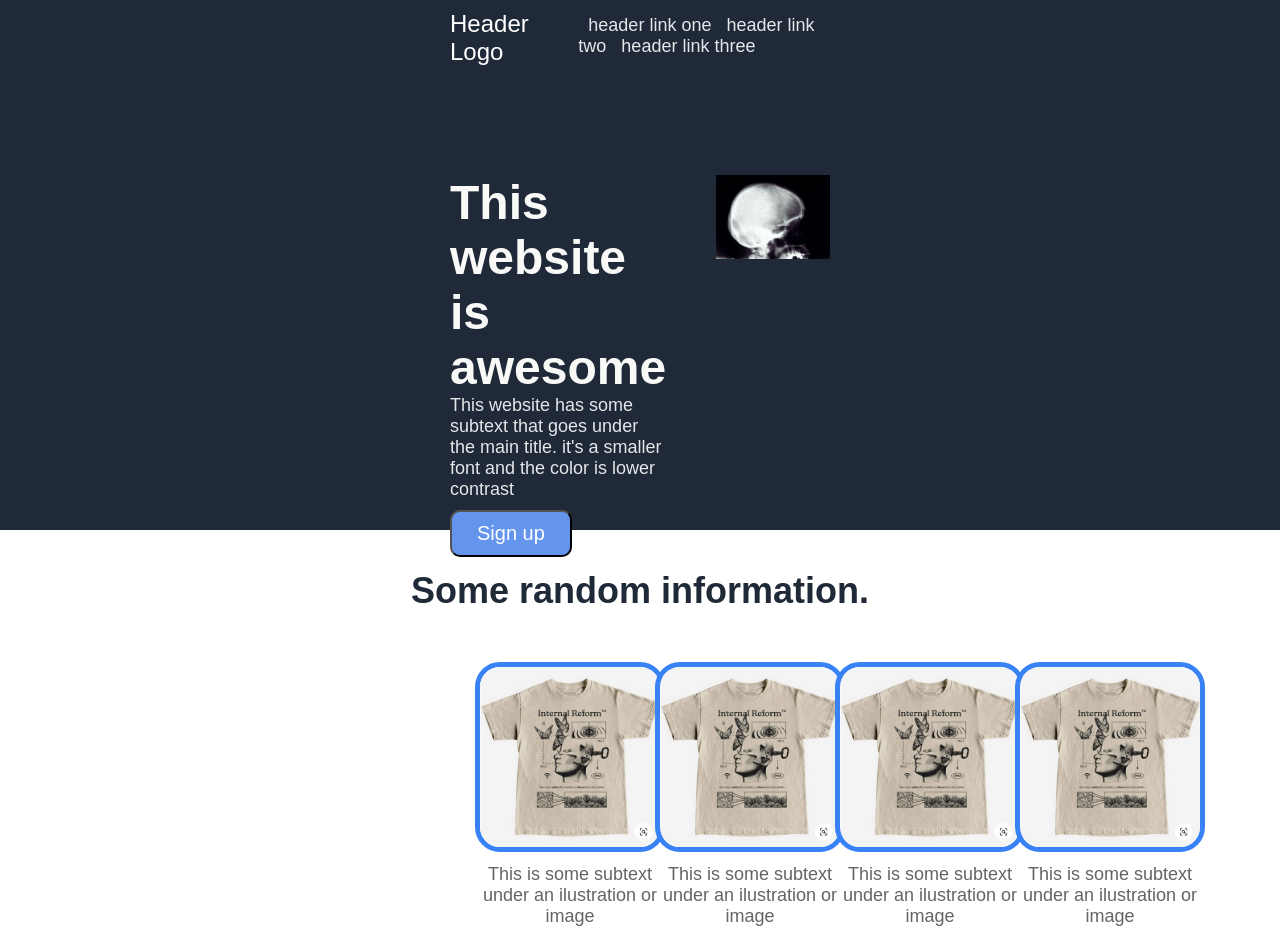
==== index.html @ c772b2e7 "changed name of the html document" ====
<!DOCTYPE html>
<html lang="en">
  <head>
    <meta charset="UTF-8" />
    <meta http-equiv="X-UA-Compatible" content="IE=edge" />
    <meta name="viewport" content="width=device-width, initial-scale=1.0" />
    <title>Landing Page</title>
    <link href="styles.css" rel="stylesheet" />
  </head>
  <body>
    <div class="header">
      <div class="firstpart">
        <div class="logo">Header Logo</div>
        <div class="links">
          <ul>
            <li>header link one</li>
            <li>header link two</li>
            <li>header link three</li>
          </ul>
        </div>
      </div>
      <div class="secondpart">
        <div class="left">
          <div class="title">This website is awesome</div>
          <div class="text">
            This website has some subtext that goes under the main title. it's a
            smaller font and the color is lower contrast
          </div>
          <div class="button">
            <button class="signup">Sign up</button>
          </div>
        </div>
        <div class="right">
          <img src="brain.jpg" alt="some image" />
        </div>
      </div>
    </div>
    <div class="info">
      <div class="random">Some random information.</div>
      <div class="bigcontainer">
        <div class="container">
          <div class="shirt">
            <img src="tshirt.png" alt="some t-shirt" />
          </div>
          <div class="subtext">
            This is some subtext under an ilustration or image
          </div>
        </div>
        <div class="container">
          <div class="shirt">
            <img src="tshirt.png" alt="some t-shirt" />
          </div>
          <div class="subtext">
            This is some subtext under an ilustration or image
          </div>
        </div>
        <div class="container">
          <div class="shirt">
            <img src="tshirt.png" alt="some t-shirt" />
          </div>
          <div class="subtext">
            This is some subtext under an ilustration or image
          </div>
        </div>
        <div class="container">
          <div class="shirt">
            <img src="tshirt.png" alt="some t-shirt" />
          </div>
          <div class="subtext">
            This is some subtext under an ilustration or image
          </div>
        </div>
      </div>
    </div>
  </body>
</html>
---- styles.css ----
*{
    font-family: 'Franklin Gothic Medium', 'Arial Narrow', Arial, sans-serif;
}

html, body {
    margin: 0;
    height: 100%;
}

.header {
    background-color: #1F2937;
    color: white;
    height: 530px;

}

.title {
    font-size: 48px;
    font-weight: bolder;
    color: #F9FAF8;
    padding-right: 50px;
}

.links, .text {
    font-size: 18px;
    color: #E5E7EB;
}

.text{
    padding-right: 50px;
}

.logo {
    font-size: 24px;
}

.firstpart {
    display: flex;
    padding-top: 10px;
    justify-content: space-between;
    padding-bottom: 100px;
    padding-left: 450px;
    padding-right: 450px;
}

ul {
    list-style: none;
    margin-top: 5px;
}

.links li {
    display: inline;
    padding-left: 10px;
}

.secondpart {
    display: flex;
    justify-content: space-between;
}

.left {
    padding-left: 450px;
}

.signup {
    padding: 10px;
    border-radius: 10px;
    background-color: cornflowerblue;
    padding-right: 25px;
    padding-left: 25px;
    color: white;
    font-size: 20px;
}

.button {
    padding-top: 10px;
}

.right {
    padding-right: 450px; /*contenedor de la imagen*/
}
img, .right{  
    width: 100%;  /*imagen en si*/
    height: 100%;
    max-height: 250px;
    max-width: 500px;  
}  

.random {
    display: flex;
    font-size: 36px;
    font-weight: bolder;
    color: #1F2937;
    justify-content: center;
    padding: 40px;
}

.bigcontainer {
    display: flex;
    align-items: center;
    justify-content: space-around;
    padding: 10px;
    padding-left: 480px;
    padding-right: 480px;  
}

.shirt img{
    border: 5px;
    border-style: solid;
    border-color: #3882F6;
    border-radius: 25px;
    height: 180px;
    width: 180px;
}

.container {
    width: 180px;
    display: flex;
    flex-direction: column;
    justify-content: center;
    align-items: center;
}

.subtext {
    text-align: center; /*VERY IMPORTANT BRO*/
    padding-top: 8px;
    font-size: 18px;
    color: rgb(100, 100, 100);
    font-weight: lighter;
}
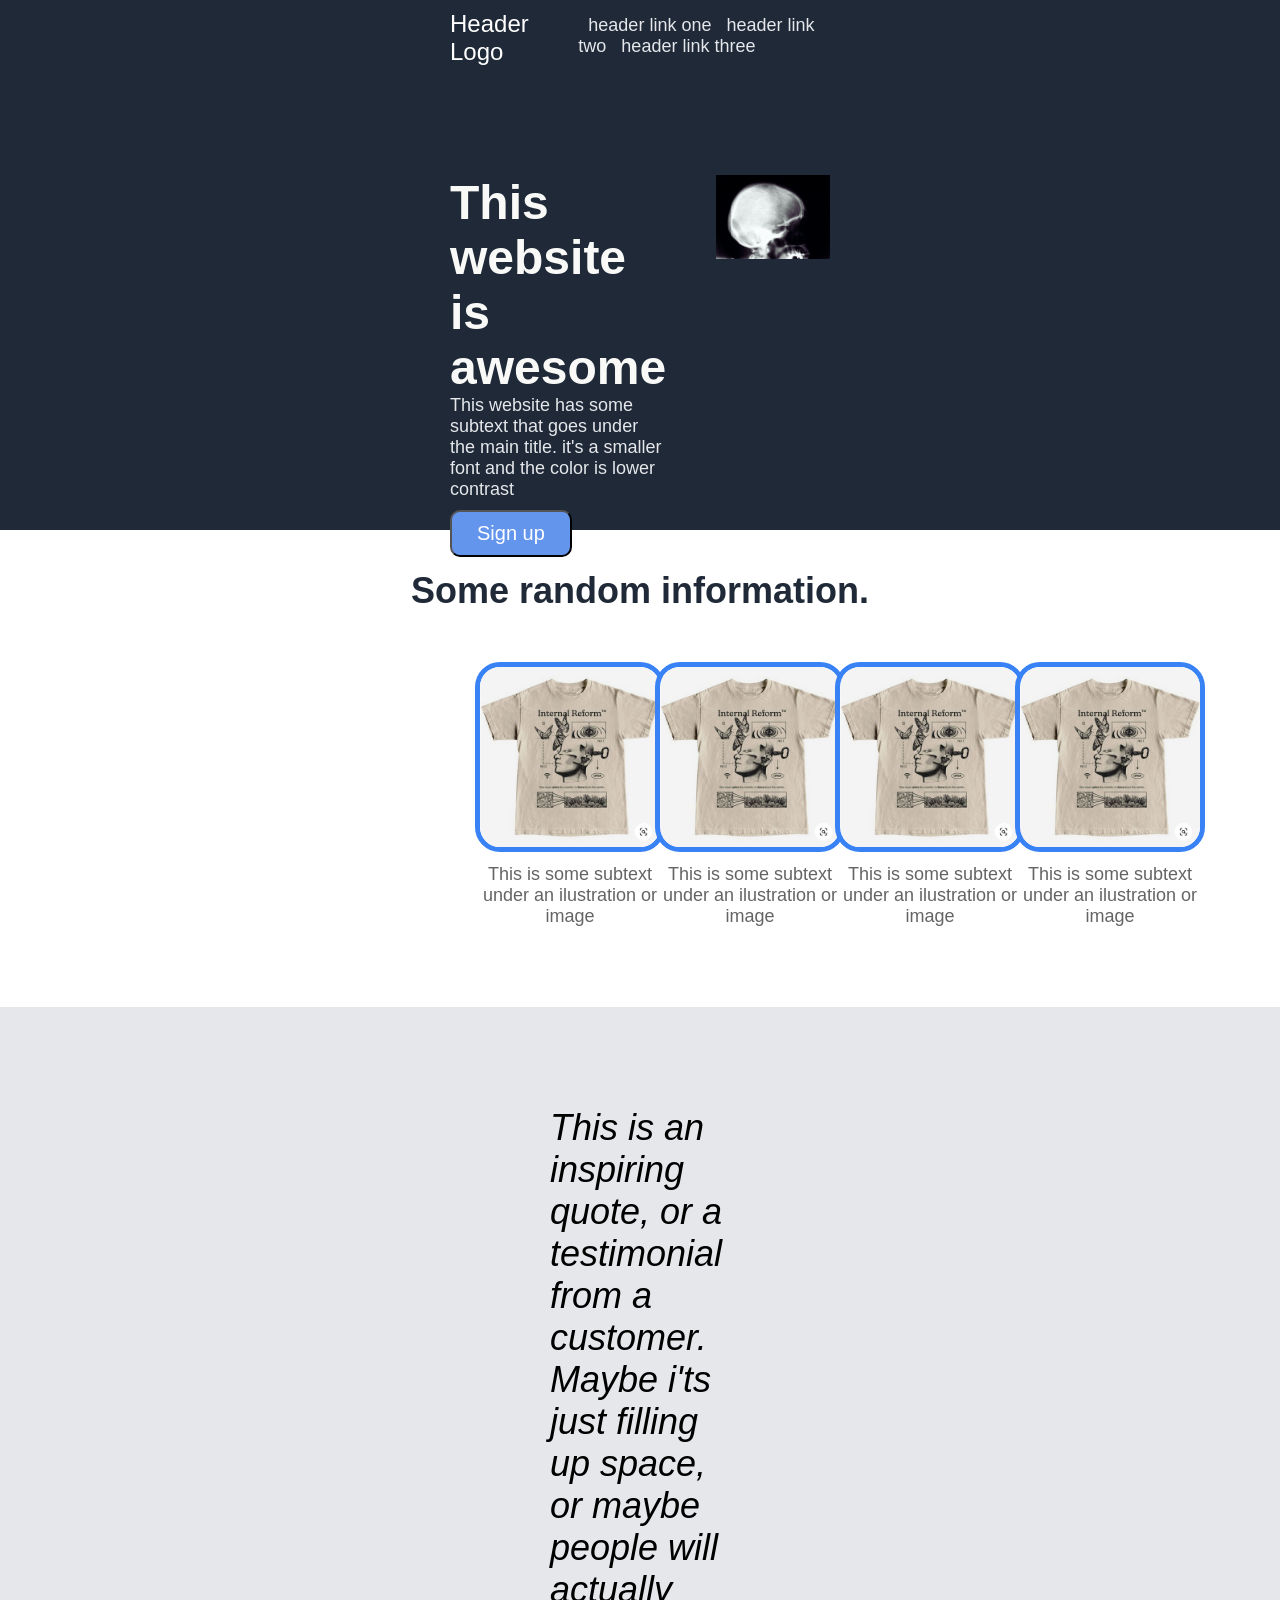
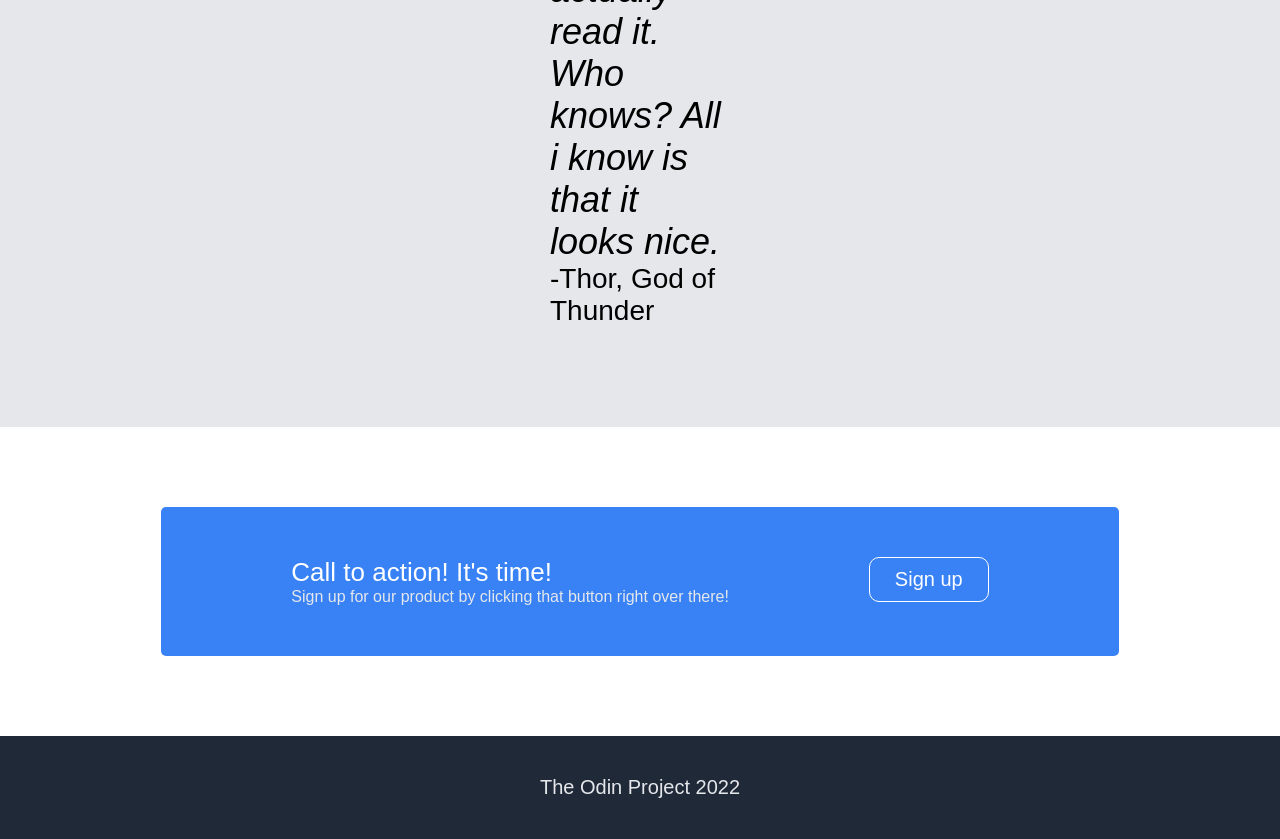
==== commit 2b3341d2: "Finished the layout of the page" ====
--- a/index.html
+++ b/index.html
@@ -72,5 +72,27 @@
         </div>
       </div>
     </div>
+    <div class="quote">
+      <div class="words">
+        This is an inspiring quote, or a testimonial from a customer. Maybe i'ts
+        just filling up space, or maybe people will actually read it. Who knows?
+        All i know is that it looks nice.
+      </div>
+      <div class="author">-Thor, God of Thunder</div>
+    </div>
+    <div class="final">
+      <div class="blue">
+        <div class="textcontent">
+          <div class="action">Call to action! It's time!</div>
+          <div class="product">
+            Sign up for our product by clicking that button right over there!
+          </div>
+        </div>
+        <div class="signup2">
+          <button id="unique">Sign up</button>
+        </div>
+      </div>
+    </div>
+    <div class="bottom">The Odin Project 2022</div>
   </body>
 </html>
--- a/styles.css
+++ b/styles.css
@@ -102,6 +102,7 @@
     padding: 10px;
     padding-left: 480px;
     padding-right: 480px;  
+    padding-bottom: 80px;
 }
 
 .shirt img{
@@ -129,3 +130,67 @@
     font-weight: lighter;
 }
 
+.quote {
+    background-color: #E5E7EB;
+    display: flex;
+    flex-direction: column;
+    padding: 100px;
+    padding-right: 550px;
+    padding-left: 550px;
+}
+
+.words {
+    font-size: 36px;
+    font-style: italic;
+    font-weight: lighter;
+    justify-content: left;
+}
+
+.author {
+    font-size: 28px;
+    display: flex;
+    justify-content: right;
+}
+
+.final {
+    display: flex;
+    justify-content: center;
+    padding: 80px;
+}
+
+.blue {
+    display: flex;
+    justify-content: space-between;
+    background-color: #3882F6;
+    color: #E5E7EB;
+    padding: 50px;
+    width: fit-content;
+    column-gap: 140px;
+    padding-right: 130px;
+    padding-left: 130px;
+    border-radius: 5px;
+}
+
+.action {
+    font-size: 26px;
+    color: white;
+}
+
+#unique {
+    background-color: #3882F6;
+    border: 1px solid white;
+    padding: 10px;
+    border-radius: 10px;
+    padding-right: 25px;
+    padding-left: 25px;
+    color: white;
+    font-size: 20px;
+}
+
+.bottom {
+    background-color: #1F2937;
+    color: #E5E7EB;
+    text-align: center; 
+    padding: 40px;   
+    font-size: 20px;
+}
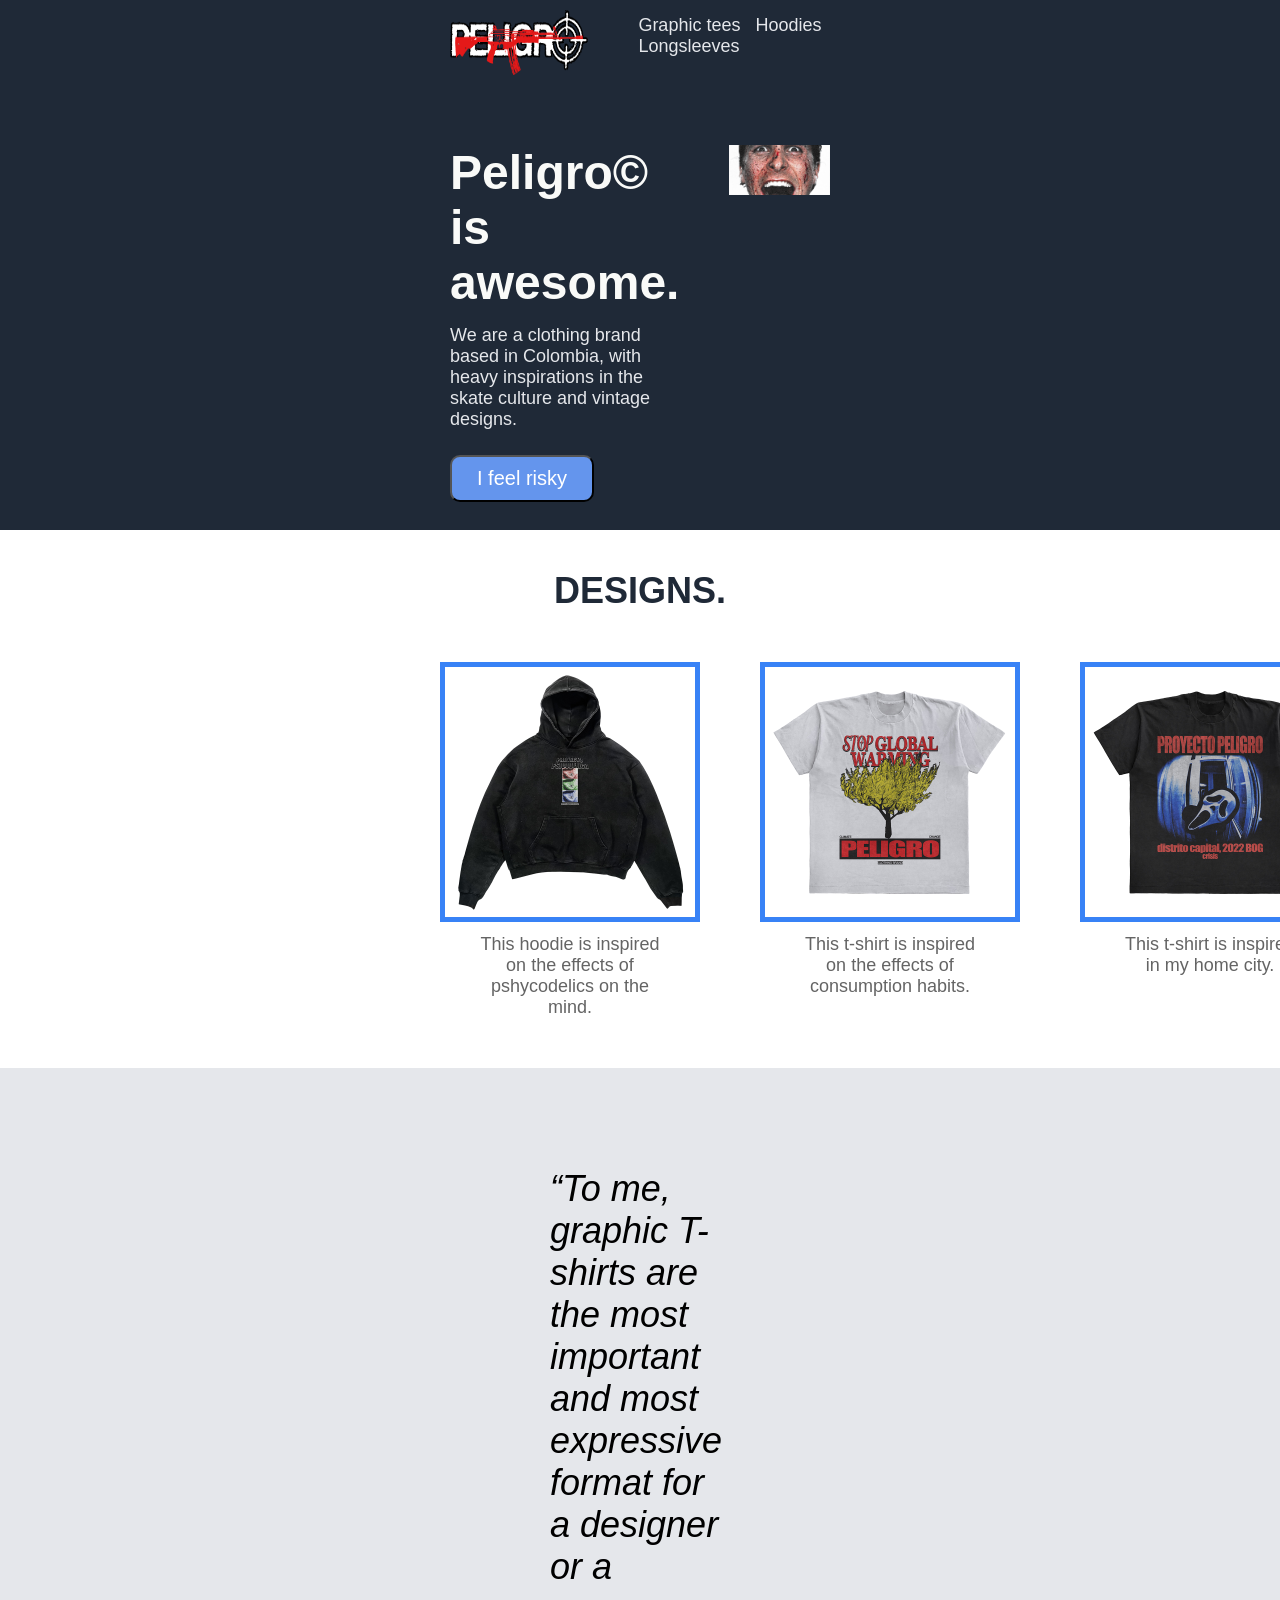
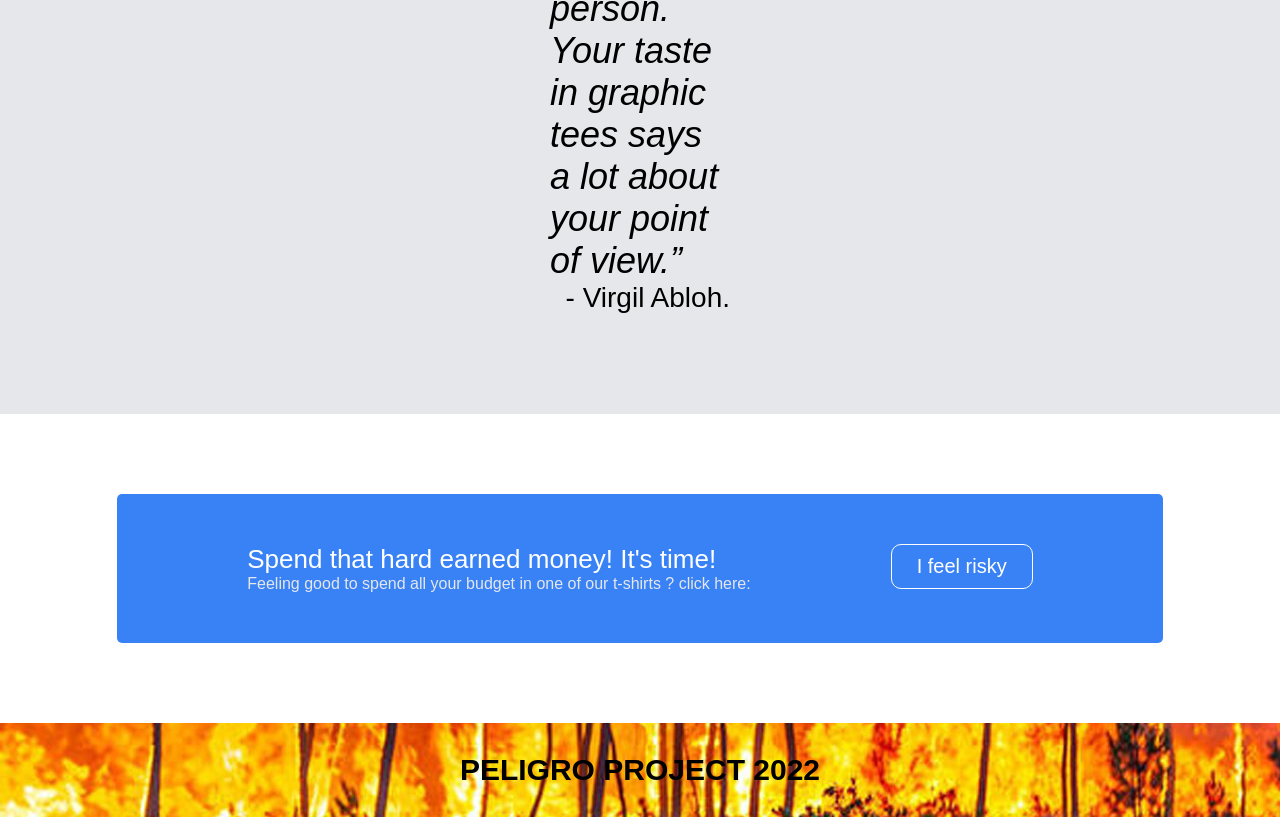
==== commit 4595a0cc: "Added elements to the layout. Finished Peligroproj" ====
--- a/index.html
+++ b/index.html
@@ -10,89 +10,101 @@
   <body>
     <div class="header">
       <div class="firstpart">
-        <div class="logo">Header Logo</div>
+        <div class="logo">
+          <img src="logo.png">
+        </div>
         <div class="links">
           <ul>
-            <li>header link one</li>
-            <li>header link two</li>
-            <li>header link three</li>
+            <li>Graphic tees</li>
+            <li>Hoodies</li>
+            <li>Longsleeves</li>
           </ul>
         </div>
       </div>
       <div class="secondpart">
         <div class="left">
-          <div class="title">This website is awesome</div>
+          <div class="title">Peligro&#169 is awesome.</div>
           <div class="text">
-            This website has some subtext that goes under the main title. it's a
-            smaller font and the color is lower contrast
+            We are a clothing brand based in Colombia, with heavy inspirations in the skate culture and vintage designs.
           </div>
           <div class="button">
-            <button class="signup">Sign up</button>
+            <button class="signup">I feel risky</button>
           </div>
         </div>
         <div class="right">
-          <img src="brain.jpg" alt="some image" />
+          <img src="psycho.jpg" alt="some guy from a famous movie" />
         </div>
       </div>
     </div>
     <div class="info">
-      <div class="random">Some random information.</div>
+      <div class="random">DESIGNS.</div>
       <div class="bigcontainer">
         <div class="container">
           <div class="shirt">
-            <img src="tshirt.png" alt="some t-shirt" />
+            <img
+              src="Second.Tee.jpg"
+              alt="a hoodie with three images of a tongue with LSD acid,
+          titled proyecto psicodelico"
+            />
           </div>
           <div class="subtext">
-            This is some subtext under an ilustration or image
+            This hoodie is inspired on the effects of pshycodelics on the mind.
           </div>
         </div>
         <div class="container">
           <div class="shirt">
-            <img src="tshirt.png" alt="some t-shirt" />
+            <img
+              src="First.Tee.jpg"
+              alt="t-shirt with an illustration of a tree on fire"
+            />
           </div>
           <div class="subtext">
-            This is some subtext under an ilustration or image
+            This t-shirt is inspired on the effects of consumption habits.
           </div>
         </div>
         <div class="container">
           <div class="shirt">
-            <img src="tshirt.png" alt="some t-shirt" />
+            <img
+              src="Third.Tee.jpg"
+              alt="t-shirt with a scream illustration, and the branding of peligro"
+            />
           </div>
-          <div class="subtext">
-            This is some subtext under an ilustration or image
-          </div>
+          <div class="subtext">This t-shirt is inspired in my home city.</div>
         </div>
         <div class="container">
           <div class="shirt">
-            <img src="tshirt.png" alt="some t-shirt" />
+            <img
+              src="Fourth.Tee.jpg"
+              alt="Long sleeve tee with a Kanye illustration"
+            />
           </div>
-          <div class="subtext">
-            This is some subtext under an ilustration or image
-          </div>
+          <div class="subtext">This longsleeve is inspired in Kanye.</div>
         </div>
       </div>
     </div>
     <div class="quote">
       <div class="words">
-        This is an inspiring quote, or a testimonial from a customer. Maybe i'ts
-        just filling up space, or maybe people will actually read it. Who knows?
-        All i know is that it looks nice.
+        “To me, graphic T-shirts are the most important and most expressive format for a designer or a person. Your taste in graphic tees says a lot about your point of view.”  
       </div>
-      <div class="author">-Thor, God of Thunder</div>
+      <div class="author">- Virgil Abloh.</div>
     </div>
     <div class="final">
       <div class="blue">
         <div class="textcontent">
-          <div class="action">Call to action! It's time!</div>
+          <div class="action">Spend that hard earned money! It's time!</div>
           <div class="product">
-            Sign up for our product by clicking that button right over there!
+            Feeling good to spend all your budget in one of our t-shirts ? click here:
           </div>
         </div>
         <div class="signup2">
-          <button id="unique">Sign up</button>
+          <button id="unique">I feel risky</button>
         </div>
       </div>
     </div>
-    <div class="bottom">The Odin Project 2022</div>
+
+      
+    <div class="bottom" >PELIGRO PROJECT 2022
+    </div>
+
   </body>
 </html>
--- a/styles.css
+++ b/styles.css
@@ -1,196 +1,210 @@
-*{
-    font-family: 'Franklin Gothic Medium', 'Arial Narrow', Arial, sans-serif;
-}
-
-html, body {
-    margin: 0;
-    height: 100%;
+* {
+  font-family: "Franklin Gothic Medium", "Arial Narrow", Arial, sans-serif;
+}
+
+html,
+body {
+  margin: 0;
+  height: 100%;
 }
 
 .header {
-    background-color: #1F2937;
-    color: white;
-    height: 530px;
-
+  background-color: #1f2937;
+  color: white;
+  height: 530px;
 }
 
 .title {
-    font-size: 48px;
-    font-weight: bolder;
-    color: #F9FAF8;
-    padding-right: 50px;
-}
-
-.links, .text {
-    font-size: 18px;
-    color: #E5E7EB;
-}
-
-.text{
-    padding-right: 50px;
-}
-
-.logo {
-    font-size: 24px;
+  font-size: 48px;
+  font-weight: bolder;
+  color: #f9faf8;
+  padding-right: 50px;
+}
+
+.links,
+.text {
+  font-size: 18px;
+  color: #e5e7eb;
+}
+
+.text {
+  padding-right: 50px;
+}
+
+.logo img {
+  max-width: 200px;
 }
 
 .firstpart {
-    display: flex;
-    padding-top: 10px;
-    justify-content: space-between;
-    padding-bottom: 100px;
-    padding-left: 450px;
-    padding-right: 450px;
+  display: flex;
+  padding-top: 10px;
+  justify-content: space-between;
+  padding-bottom: 70px;
+  padding-left: 450px;
+  padding-right: 450px;
 }
 
 ul {
-    list-style: none;
-    margin-top: 5px;
+  list-style: none;
+  margin-top: 5px;
 }
 
 .links li {
-    display: inline;
-    padding-left: 10px;
+  display: inline;
+  padding-left: 10px;
 }
 
 .secondpart {
-    display: flex;
-    justify-content: space-between;
+  display: flex;
+  justify-content: space-between;
 }
 
 .left {
-    padding-left: 450px;
+  padding-left: 450px;
+  display: flex;
+  flex-direction: column;
+  row-gap: 15px;
 }
 
 .signup {
-    padding: 10px;
-    border-radius: 10px;
-    background-color: cornflowerblue;
-    padding-right: 25px;
-    padding-left: 25px;
-    color: white;
-    font-size: 20px;
+  padding: 10px;
+  border-radius: 10px;
+  background-color: cornflowerblue;
+  padding-right: 25px;
+  padding-left: 25px;
+  color: white;
+  font-size: 20px;
 }
 
 .button {
-    padding-top: 10px;
+  padding-top: 10px;
 }
 
 .right {
-    padding-right: 450px; /*contenedor de la imagen*/
-}
-img, .right{  
-    width: 100%;  /*imagen en si*/
-    height: 100%;
-    max-height: 250px;
-    max-width: 500px;  
-}  
+  padding-right: 450px; /*contenedor de la imagen*/
+}
+img,
+.right {
+  width: 100%; /*imagen en si*/
+  height: 100%;
+  max-height: 250px;
+  max-width: 500px;
+}
 
 .random {
-    display: flex;
-    font-size: 36px;
-    font-weight: bolder;
-    color: #1F2937;
-    justify-content: center;
-    padding: 40px;
+  display: flex;
+  font-size: 36px;
+  font-weight: bolder;
+  color: #1f2937;
+  justify-content: center;
+  padding: 40px;
 }
 
 .bigcontainer {
-    display: flex;
-    align-items: center;
-    justify-content: space-around;
-    padding: 10px;
-    padding-left: 480px;
-    padding-right: 480px;  
-    padding-bottom: 80px;
-}
-
-.shirt img{
-    border: 5px;
-    border-style: solid;
-    border-color: #3882F6;
-    border-radius: 25px;
-    height: 180px;
-    width: 180px;
+  display: flex;
+  align-items: flex-start;
+  justify-content: space-around;
+  padding: 10px;
+  padding-left: 480px;
+  padding-right: 480px;
+  padding-bottom: 50px;
+  column-gap: 140px;
+}
+
+.shirt img {
+  border: 5px;
+  border-style: solid;
+  border-color: #3882f6;
+  border-radius: 0px;
+  height: 250px;
+  width: auto;
+  transition: transform 0.2s;
+  object-fit: cover;
+}
+
+.shirt:hover {
+  transform: scale(2.5);
 }
 
 .container {
-    width: 180px;
-    display: flex;
-    flex-direction: column;
-    justify-content: center;
-    align-items: center;
+  width: 180px;
+  display: flex;
+  flex-direction: column;
+  justify-content: center;
+  align-items: center;
 }
 
 .subtext {
-    text-align: center; /*VERY IMPORTANT BRO*/
-    padding-top: 8px;
-    font-size: 18px;
-    color: rgb(100, 100, 100);
-    font-weight: lighter;
+  text-align: center; /*VERY IMPORTANT BRO*/
+  padding-top: 8px;
+  font-size: 18px;
+  color: rgb(100, 100, 100);
+  font-weight: lighter;
 }
 
 .quote {
-    background-color: #E5E7EB;
-    display: flex;
-    flex-direction: column;
-    padding: 100px;
-    padding-right: 550px;
-    padding-left: 550px;
+  background-color: #e5e7eb;
+  display: flex;
+  flex-direction: column;
+  padding: 100px;
+  padding-right: 550px;
+  padding-left: 550px;
 }
 
 .words {
-    font-size: 36px;
-    font-style: italic;
-    font-weight: lighter;
-    justify-content: left;
+  font-size: 36px;
+  font-style: italic;
+  font-weight: lighter;
+  justify-content: left;
 }
 
 .author {
-    font-size: 28px;
-    display: flex;
-    justify-content: right;
+  font-size: 28px;
+  display: flex;
+  justify-content: right;
 }
 
 .final {
-    display: flex;
-    justify-content: center;
-    padding: 80px;
+  display: flex;
+  justify-content: center;
+  padding: 80px;
 }
 
 .blue {
-    display: flex;
-    justify-content: space-between;
-    background-color: #3882F6;
-    color: #E5E7EB;
-    padding: 50px;
-    width: fit-content;
-    column-gap: 140px;
-    padding-right: 130px;
-    padding-left: 130px;
-    border-radius: 5px;
+  display: flex;
+  justify-content: space-between;
+  background-color: #3882f6;
+  color: #e5e7eb;
+  padding: 50px;
+  width: fit-content;
+  column-gap: 140px;
+  padding-right: 130px;
+  padding-left: 130px;
+  border-radius: 5px;
 }
 
 .action {
-    font-size: 26px;
-    color: white;
+  font-size: 26px;
+  color: white;
 }
 
 #unique {
-    background-color: #3882F6;
-    border: 1px solid white;
-    padding: 10px;
-    border-radius: 10px;
-    padding-right: 25px;
-    padding-left: 25px;
-    color: white;
-    font-size: 20px;
+  background-color: #3882f6;
+  border: 1px solid white;
+  padding: 10px;
+  border-radius: 10px;
+  padding-right: 25px;
+  padding-left: 25px;
+  color: white;
+  font-size: 20px;
 }
 
 .bottom {
-    background-color: #1F2937;
-    color: #E5E7EB;
-    text-align: center; 
-    padding: 40px;   
-    font-size: 20px;
-}+  background-color: #1f2937;
+  color: black;
+  text-align: center;
+  padding: 30px;
+  font-size: 30px;
+  font-weight: 900;
+  background-image: url(./bottom.jpg);
+}
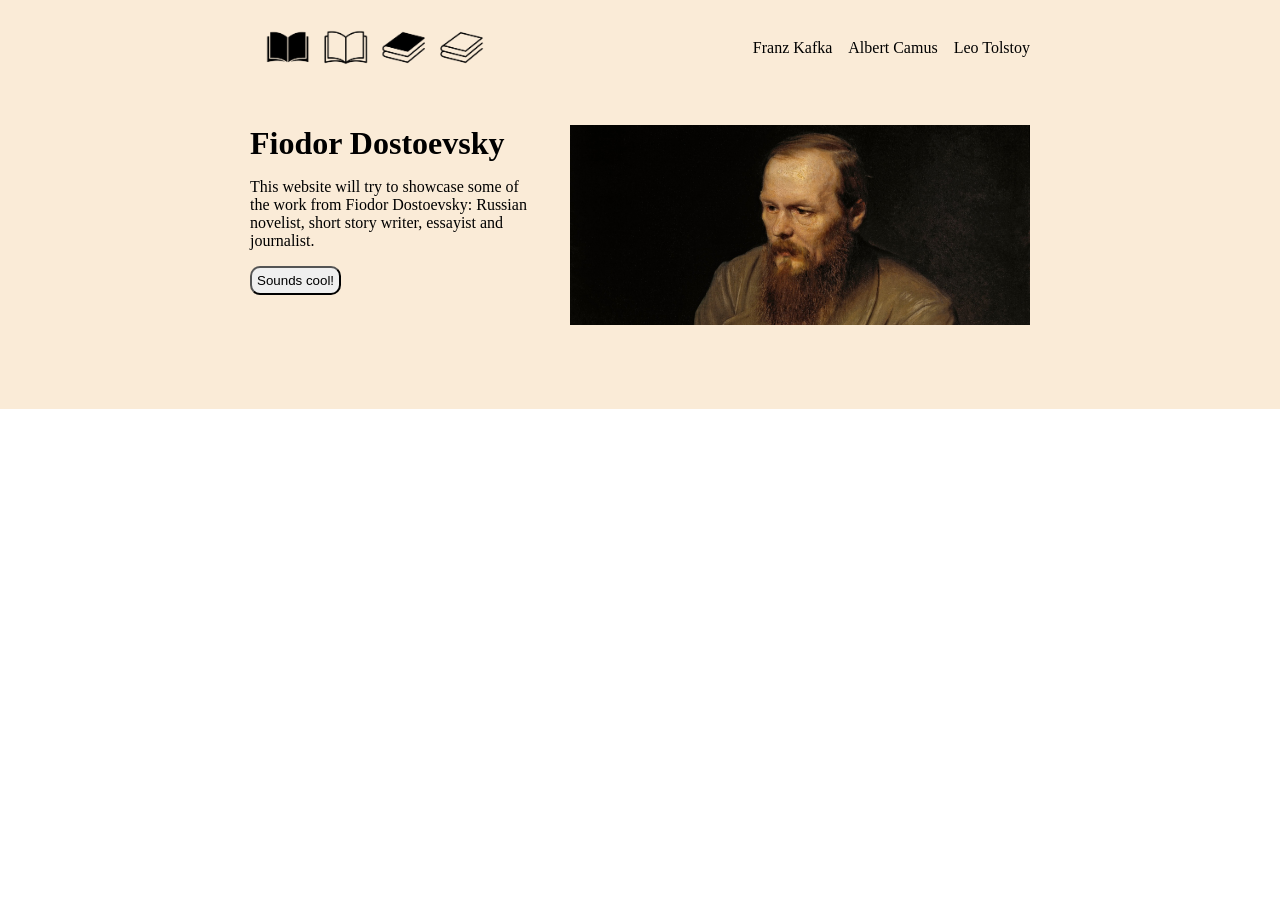
==== commit f4cb6adb: "Setup header with logo, links and background" ====
--- a/index.html
+++ b/index.html
@@ -2,109 +2,42 @@
 <html lang="en">
   <head>
     <meta charset="UTF-8" />
-    <meta http-equiv="X-UA-Compatible" content="IE=edge" />
     <meta name="viewport" content="width=device-width, initial-scale=1.0" />
-    <title>Landing Page</title>
-    <link href="styles.css" rel="stylesheet" />
+    <title>Dostoevsky</title>
+    <link rel="stylesheet" href="styles.css" />
   </head>
   <body>
     <div class="header">
-      <div class="firstpart">
-        <div class="logo">
-          <img src="logo.png">
+      <div class="upper">
+        <img
+          class="logo"
+          src="./images/logo-header.png"
+          alt="vector of books"
+        />
+        <ul class="links">
+          <li>Franz Kafka</li>
+          <li>Albert Camus</li>
+          <li>Leo Tolstoy</li>
+        </ul>
+      </div>
+      <div class="content-header">
+        <div class="left-side">
+          <h1>Fiodor Dostoevsky</h1>
+          <p>
+            This website will try to showcase some of the work from Fiodor
+            Dostoevsky: Russian novelist, short story writer, essayist and
+            journalist.
+          </p>
+          <button>Sounds cool!</button>
         </div>
-        <div class="links">
-          <ul>
-            <li>Graphic tees</li>
-            <li>Hoodies</li>
-            <li>Longsleeves</li>
-          </ul>
-        </div>
-      </div>
-      <div class="secondpart">
-        <div class="left">
-          <div class="title">Peligro&#169 is awesome.</div>
-          <div class="text">
-            We are a clothing brand based in Colombia, with heavy inspirations in the skate culture and vintage designs.
-          </div>
-          <div class="button">
-            <button class="signup">I feel risky</button>
-          </div>
-        </div>
-        <div class="right">
-          <img src="psycho.jpg" alt="some guy from a famous movie" />
+        <div class="holder-header">
+          <img
+            class="portrait"
+            src="./images/portrait-image.jpg"
+            alt="portrait of Dostoevsky"
+          />
         </div>
       </div>
     </div>
-    <div class="info">
-      <div class="random">DESIGNS.</div>
-      <div class="bigcontainer">
-        <div class="container">
-          <div class="shirt">
-            <img
-              src="Second.Tee.jpg"
-              alt="a hoodie with three images of a tongue with LSD acid,
-          titled proyecto psicodelico"
-            />
-          </div>
-          <div class="subtext">
-            This hoodie is inspired on the effects of pshycodelics on the mind.
-          </div>
-        </div>
-        <div class="container">
-          <div class="shirt">
-            <img
-              src="First.Tee.jpg"
-              alt="t-shirt with an illustration of a tree on fire"
-            />
-          </div>
-          <div class="subtext">
-            This t-shirt is inspired on the effects of consumption habits.
-          </div>
-        </div>
-        <div class="container">
-          <div class="shirt">
-            <img
-              src="Third.Tee.jpg"
-              alt="t-shirt with a scream illustration, and the branding of peligro"
-            />
-          </div>
-          <div class="subtext">This t-shirt is inspired in my home city.</div>
-        </div>
-        <div class="container">
-          <div class="shirt">
-            <img
-              src="Fourth.Tee.jpg"
-              alt="Long sleeve tee with a Kanye illustration"
-            />
-          </div>
-          <div class="subtext">This longsleeve is inspired in Kanye.</div>
-        </div>
-      </div>
-    </div>
-    <div class="quote">
-      <div class="words">
-        “To me, graphic T-shirts are the most important and most expressive format for a designer or a person. Your taste in graphic tees says a lot about your point of view.”  
-      </div>
-      <div class="author">- Virgil Abloh.</div>
-    </div>
-    <div class="final">
-      <div class="blue">
-        <div class="textcontent">
-          <div class="action">Spend that hard earned money! It's time!</div>
-          <div class="product">
-            Feeling good to spend all your budget in one of our t-shirts ? click here:
-          </div>
-        </div>
-        <div class="signup2">
-          <button id="unique">I feel risky</button>
-        </div>
-      </div>
-    </div>
-
-      
-    <div class="bottom" >PELIGRO PROJECT 2022
-    </div>
-
   </body>
 </html>
--- a/styles.css
+++ b/styles.css
@@ -1,210 +1,54 @@
-* {
-  font-family: "Franklin Gothic Medium", "Arial Narrow", Arial, sans-serif;
+*,
+*::before,
+*::after {
+  box-sizing: border-box;
 }
 
-html,
 body {
-  margin: 0;
-  height: 100%;
+  margin: 0px;
 }
 
 .header {
-  background-color: #1f2937;
-  color: white;
-  height: 530px;
+  display: flex;
+  flex-direction: column;
+  background-color: antiquewhite;
+  padding: 10px 250px 80px;
 }
 
-.title {
-  font-size: 48px;
-  font-weight: bolder;
-  color: #f9faf8;
-  padding-right: 50px;
-}
-
-.links,
-.text {
-  font-size: 18px;
-  color: #e5e7eb;
-}
-
-.text {
-  padding-right: 50px;
-}
-
-.logo img {
-  max-width: 200px;
-}
-
-.firstpart {
-  display: flex;
-  padding-top: 10px;
-  justify-content: space-between;
-  padding-bottom: 70px;
-  padding-left: 450px;
-  padding-right: 450px;
-}
-
-ul {
-  list-style: none;
-  margin-top: 5px;
-}
-
-.links li {
-  display: inline;
-  padding-left: 10px;
-}
-
-.secondpart {
+.upper {
   display: flex;
   justify-content: space-between;
 }
 
-.left {
-  padding-left: 450px;
-  display: flex;
-  flex-direction: column;
-  row-gap: 15px;
+.logo {
+  width: 250px;
 }
 
-.signup {
-  padding: 10px;
-  border-radius: 10px;
-  background-color: cornflowerblue;
-  padding-right: 25px;
-  padding-left: 25px;
-  color: white;
-  font-size: 20px;
+.links {
+  gap: 16px;
 }
 
-.button {
-  padding-top: 10px;
-}
-
-.right {
-  padding-right: 450px; /*contenedor de la imagen*/
-}
-img,
-.right {
-  width: 100%; /*imagen en si*/
-  height: 100%;
-  max-height: 250px;
-  max-width: 500px;
-}
-
-.random {
+ul {
+  list-style-type: none;
   display: flex;
-  font-size: 36px;
-  font-weight: bolder;
-  color: #1f2937;
-  justify-content: center;
-  padding: 40px;
-}
-
-.bigcontainer {
-  display: flex;
-  align-items: flex-start;
-  justify-content: space-around;
-  padding: 10px;
-  padding-left: 480px;
-  padding-right: 480px;
-  padding-bottom: 50px;
-  column-gap: 140px;
-}
-
-.shirt img {
-  border: 5px;
-  border-style: solid;
-  border-color: #3882f6;
-  border-radius: 0px;
-  height: 250px;
-  width: auto;
-  transition: transform 0.2s;
-  object-fit: cover;
-}
-
-.shirt:hover {
-  transform: scale(2.5);
-}
-
-.container {
-  width: 180px;
-  display: flex;
-  flex-direction: column;
-  justify-content: center;
   align-items: center;
 }
 
-.subtext {
-  text-align: center; /*VERY IMPORTANT BRO*/
-  padding-top: 8px;
-  font-size: 18px;
-  color: rgb(100, 100, 100);
-  font-weight: lighter;
+h1 {
+  margin: 0;
 }
 
-.quote {
-  background-color: #e5e7eb;
+.content-header {
   display: flex;
-  flex-direction: column;
-  padding: 100px;
-  padding-right: 550px;
-  padding-left: 550px;
+  margin-top: 40px;
+  gap: 40px;
 }
 
-.words {
-  font-size: 36px;
-  font-style: italic;
-  font-weight: lighter;
-  justify-content: left;
+.portrait {
+  height: 200px;
 }
 
-.author {
-  font-size: 28px;
-  display: flex;
-  justify-content: right;
+button {
+  padding: 5px;
+  border-radius: 10px;
 }
-
-.final {
-  display: flex;
-  justify-content: center;
-  padding: 80px;
-}
-
-.blue {
-  display: flex;
-  justify-content: space-between;
-  background-color: #3882f6;
-  color: #e5e7eb;
-  padding: 50px;
-  width: fit-content;
-  column-gap: 140px;
-  padding-right: 130px;
-  padding-left: 130px;
-  border-radius: 5px;
-}
-
-.action {
-  font-size: 26px;
-  color: white;
-}
-
-#unique {
-  background-color: #3882f6;
-  border: 1px solid white;
-  padding: 10px;
-  border-radius: 10px;
-  padding-right: 25px;
-  padding-left: 25px;
-  color: white;
-  font-size: 20px;
-}
-
-.bottom {
-  background-color: #1f2937;
-  color: black;
-  text-align: center;
-  padding: 30px;
-  font-size: 30px;
-  font-weight: 900;
-  background-image: url(./bottom.jpg);
-}
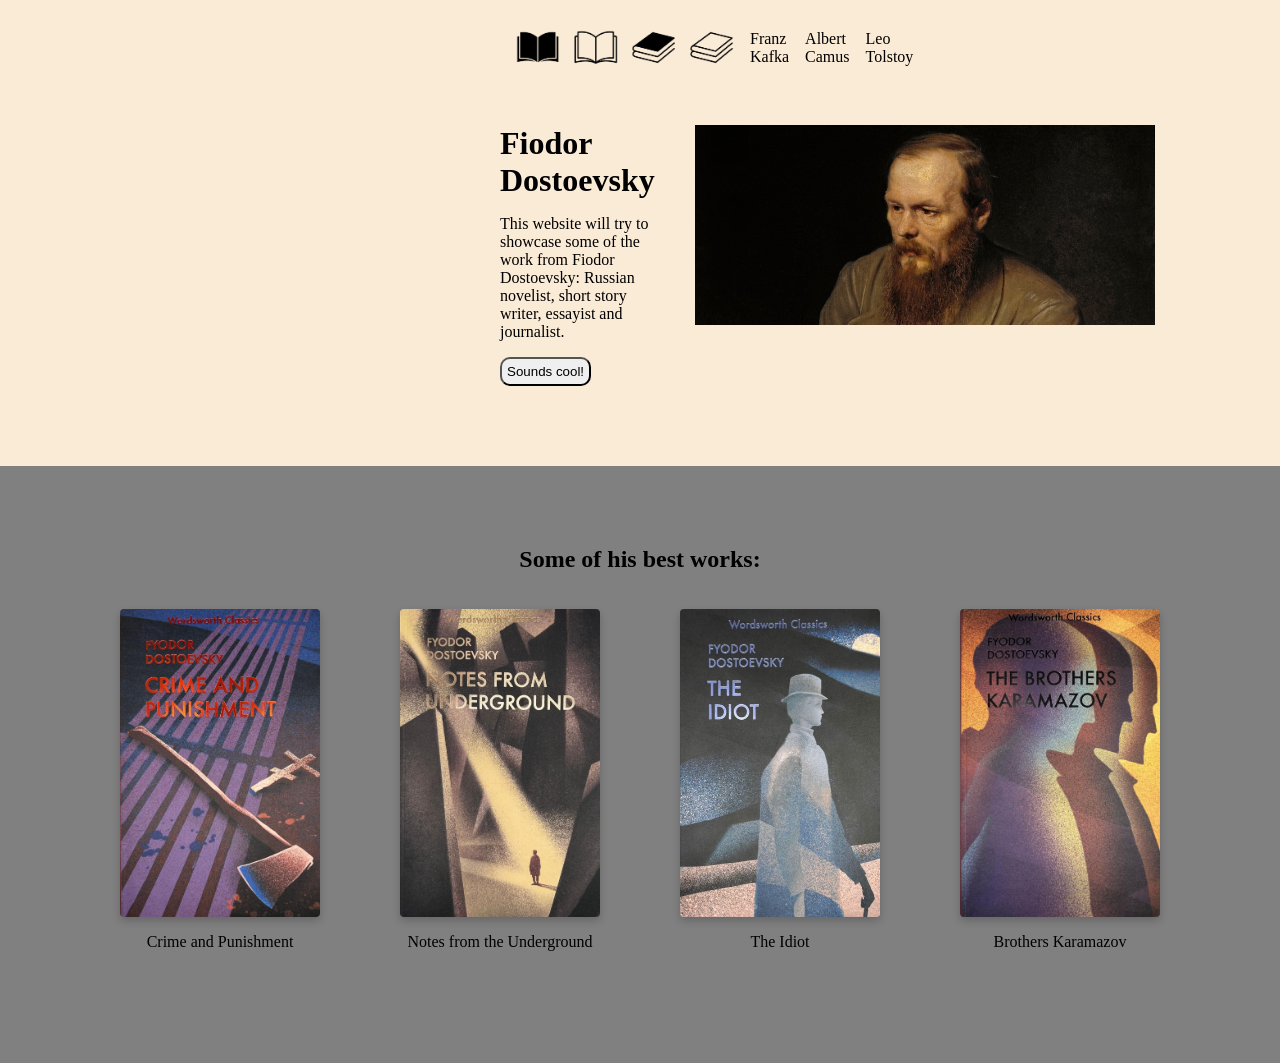
==== commit 9f814f4a: "Setup information section with famous works and covers" ====
--- a/index.html
+++ b/index.html
@@ -39,5 +39,43 @@
         </div>
       </div>
     </div>
+
+    <div class="information">
+      <h2>Some of his best works:</h2>
+      <ul class="works-list">
+        <li>
+          <img
+            class="cover"
+            src="./images/Crime and punishment.jpg"
+            alt="Crime and punishment cover"
+          />
+          <p>Crime and Punishment</p>
+        </li>
+        <li>
+          <img
+            class="cover"
+            src="./images/Notes from the underground.jpg"
+            alt="Notes from the underground cover"
+          />
+          <p>Notes from the Underground</p>
+        </li>
+        <li>
+          <img
+            class="cover"
+            src="./images/The idiot.jpg"
+            alt="The idiot cover"
+          />
+          <p>The Idiot</p>
+        </li>
+        <li>
+          <img
+            class="cover"
+            src="./images/The brothers karamazov.jpg"
+            alt="The brothers Karamazov cover"
+          />
+          <p>Brothers Karamazov</p>
+        </li>
+      </ul>
+    </div>
   </body>
 </html>
--- a/styles.css
+++ b/styles.css
@@ -12,7 +12,7 @@
   display: flex;
   flex-direction: column;
   background-color: antiquewhite;
-  padding: 10px 250px 80px;
+  padding: 10px 500px 80px;
 }
 
 .upper {
@@ -26,6 +26,7 @@
 
 .links {
   gap: 16px;
+  padding: 0;
 }
 
 ul {
@@ -34,12 +35,14 @@
   align-items: center;
 }
 
-h1 {
+h1,
+h2 {
   margin: 0;
 }
 
 .content-header {
   display: flex;
+  justify-content: space-between;
   margin-top: 40px;
   gap: 40px;
 }
@@ -52,3 +55,36 @@
   padding: 5px;
   border-radius: 10px;
 }
+
+.information {
+  display: flex;
+  flex-direction: column;
+  align-items: center;
+  padding: 80px;
+  background-color: grey;
+  gap: 20px;
+}
+
+.cover {
+  width: 200px;
+  box-shadow: 0 4px 8px rgba(0, 0, 0, 0.2);
+  border-radius: 4px;
+}
+
+.works-list li {
+  display: flex;
+  flex-direction: column;
+  align-items: center;
+  font-weight: 500;
+  width: 200px;
+  text-align: center;
+}
+
+.works-list {
+  display: flex;
+  gap: 80px;
+  justify-content: center;
+  list-style: none;
+  padding: 0;
+  align-items: flex-start;
+}
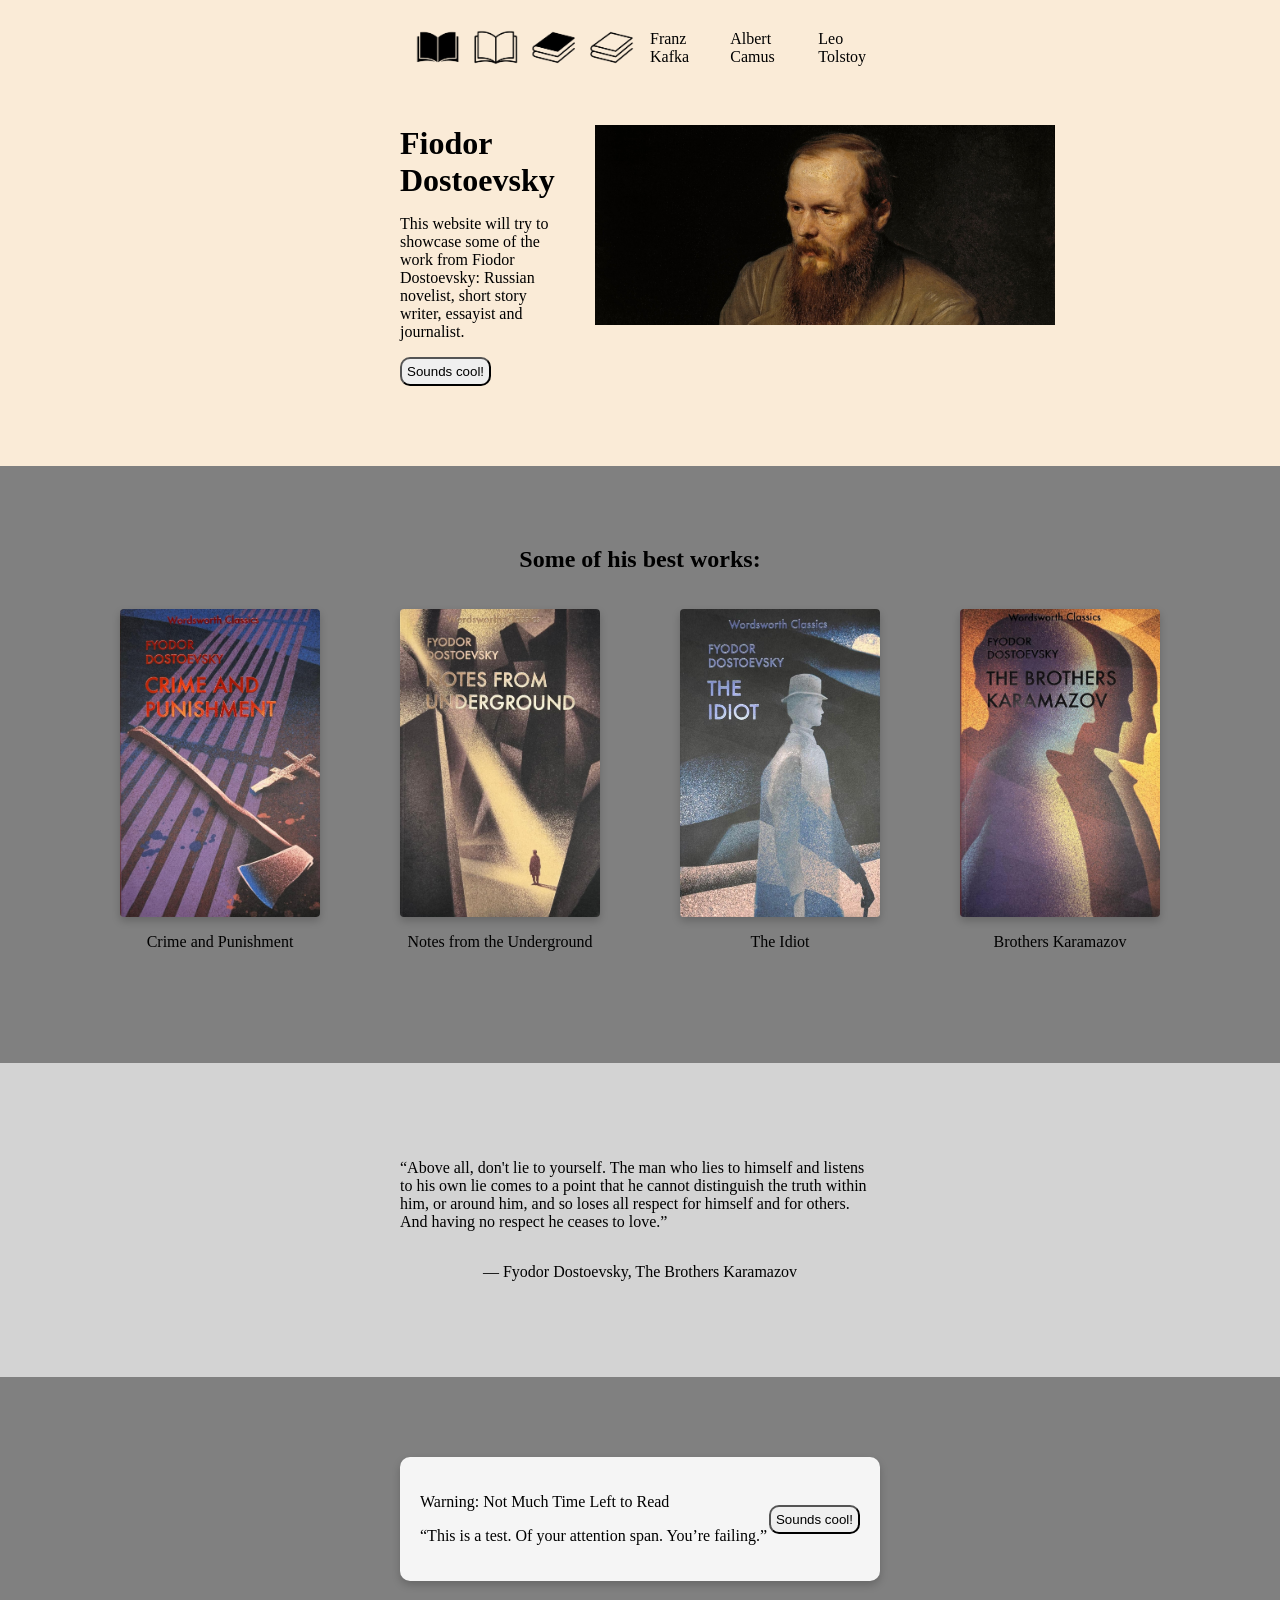
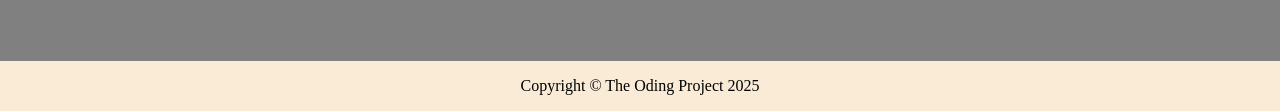
==== commit 8a82ebbe: "Setup footer with quote, warning and copyright" ====
--- a/index.html
+++ b/index.html
@@ -77,5 +77,31 @@
         </li>
       </ul>
     </div>
+
+    <div class="quote">
+      <p>
+        “Above all, don't lie to yourself. The man who lies to himself and
+        listens to his own lie comes to a point that he cannot distinguish the
+        truth within him, or around him, and so loses all respect for himself
+        and for others. And having no respect he ceases to love.”
+      </p>
+      <p>― Fyodor Dostoevsky, The Brothers Karamazov</p>
+    </div>
+
+    <div class="footer">
+      <div class="content-footer">
+        <div class="footer-left">
+          <p>Warning: Not Much Time Left to Read</p>
+          <p>“This is a test. Of your attention span. You’re failing.”</p>
+        </div>
+        <div class="footer-right">
+          <button>Sounds cool!</button>
+        </div>
+      </div>
+    </div>
+
+    <div class="bottom">
+      <p>Copyright © The Oding Project 2025</p>
+    </div>
   </body>
 </html>
--- a/styles.css
+++ b/styles.css
@@ -12,7 +12,7 @@
   display: flex;
   flex-direction: column;
   background-color: antiquewhite;
-  padding: 10px 500px 80px;
+  padding: 10px 400px 80px;
 }
 
 .upper {
@@ -88,3 +88,33 @@
   padding: 0;
   align-items: flex-start;
 }
+
+.quote {
+  background-color: lightgray;
+  display: flex;
+  flex-direction: column;
+  justify-content: center;
+  align-items: center;
+  padding: 80px 400px;
+}
+
+.footer {
+  padding: 80px 400px;
+  background-color: grey;
+}
+
+.content-footer {
+  padding: 20px;
+  display: flex;
+  align-items: center;
+  justify-content: space-between;
+  box-shadow: 0 4px 8px rgba(0, 0, 0, 0.2);
+  background-color: whitesmoke;
+  border-radius: 10px;
+}
+
+.bottom {
+  display: flex;
+  background-color: antiquewhite;
+  justify-content: center;
+}
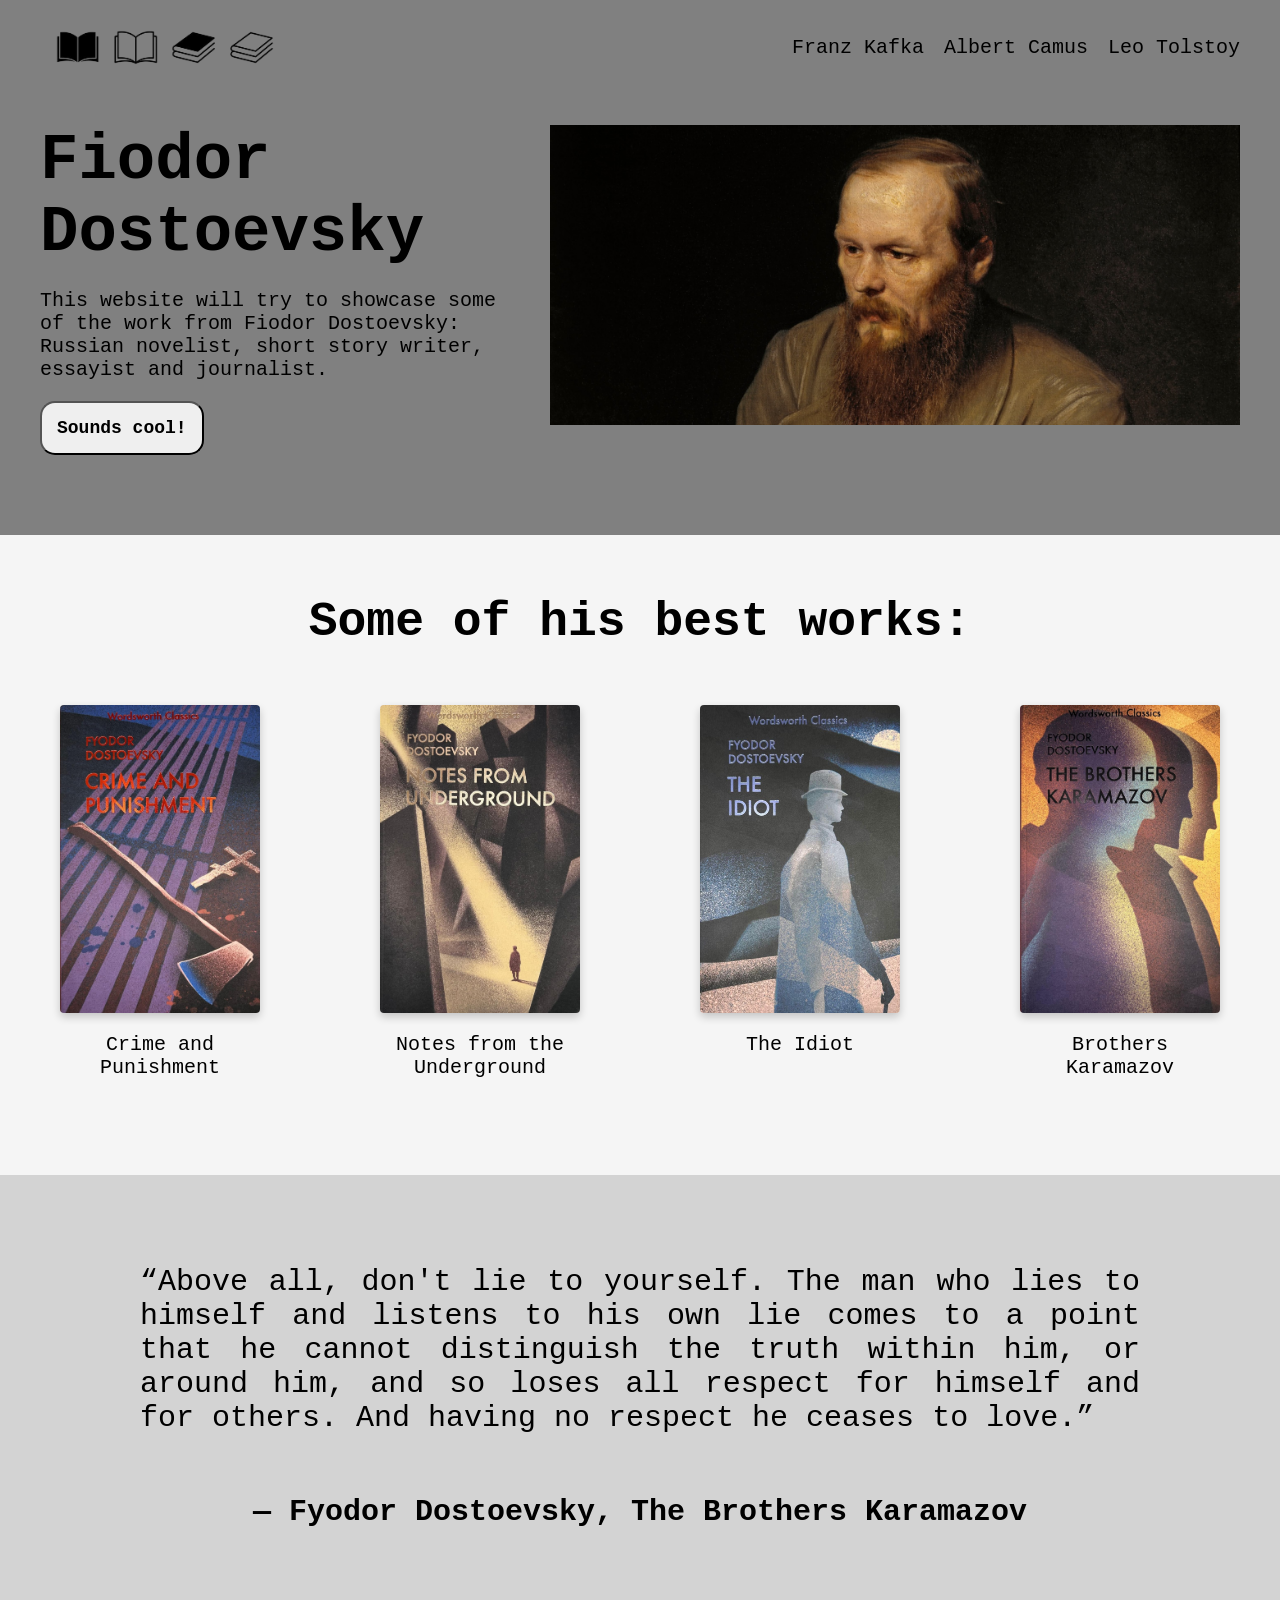
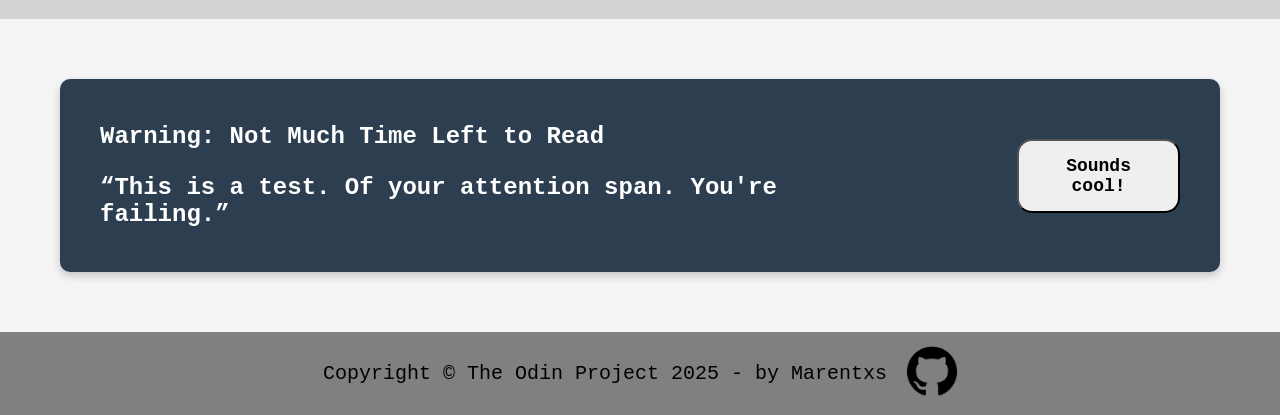
==== commit edd4e331: "finishing touches, completed landing page" ====
--- a/index.html
+++ b/index.html
@@ -85,14 +85,14 @@
         truth within him, or around him, and so loses all respect for himself
         and for others. And having no respect he ceases to love.”
       </p>
-      <p>― Fyodor Dostoevsky, The Brothers Karamazov</p>
+      <p class="author">― Fyodor Dostoevsky, The Brothers Karamazov</p>
     </div>
 
     <div class="footer">
       <div class="content-footer">
         <div class="footer-left">
           <p>Warning: Not Much Time Left to Read</p>
-          <p>“This is a test. Of your attention span. You’re failing.”</p>
+          <p>“This is a test. Of your attention span. You're failing.”</p>
         </div>
         <div class="footer-right">
           <button>Sounds cool!</button>
@@ -101,7 +101,18 @@
     </div>
 
     <div class="bottom">
-      <p>Copyright © The Oding Project 2025</p>
+      <p>
+        Copyright ©
+        <a
+          href="https://www.theodinproject.com/lessons/foundations-landing-page"
+          target="_blank"
+          >The Odin Project </a
+        >2025 - by
+        <a href="https://github.com/Marentxs" target="_blank"> Marentxs</a>
+      </p>
+      <a href="https://github.com/Marentxs" target="_blank">
+        <img class="github" src="./images/github.png" />
+      </a>
     </div>
   </body>
 </html>
--- a/styles.css
+++ b/styles.css
@@ -2,6 +2,7 @@
 *::before,
 *::after {
   box-sizing: border-box;
+  font-family: "Courier New", Courier, monospace;
 }
 
 body {
@@ -11,11 +12,25 @@
 .header {
   display: flex;
   flex-direction: column;
-  background-color: antiquewhite;
-  padding: 10px 400px 80px;
+  background-color: gray;
+  padding: 10px 0px 80px;
 }
 
-.upper {
+p {
+  font-size: 20px;
+}
+
+.left-side h1 {
+  font-size: 4rem;
+  font-weight: 700;
+}
+
+.upper,
+.content-header {
+  max-width: 1200px;
+  width: 100%;
+  margin: 0 auto;
+
   display: flex;
   justify-content: space-between;
 }
@@ -25,8 +40,9 @@
 }
 
 .links {
-  gap: 16px;
+  gap: 20px;
   padding: 0;
+  font-size: 20px;
 }
 
 ul {
@@ -48,21 +64,27 @@
 }
 
 .portrait {
-  height: 200px;
+  height: 300px;
 }
 
 button {
-  padding: 5px;
-  border-radius: 10px;
+  padding: 15px;
+  border-radius: 15px;
+  font-size: 18px;
+  font-weight: 600;
 }
 
 .information {
   display: flex;
   flex-direction: column;
   align-items: center;
-  padding: 80px;
-  background-color: grey;
-  gap: 20px;
+  padding: 60px;
+  background-color: whitesmoke;
+  gap: 40px;
+}
+
+.information h2 {
+  font-size: 3em;
 }
 
 .cover {
@@ -81,10 +103,7 @@
 }
 
 .works-list {
-  display: flex;
-  gap: 80px;
-  justify-content: center;
-  list-style: none;
+  gap: 120px;
   padding: 0;
   align-items: flex-start;
 }
@@ -95,26 +114,63 @@
   flex-direction: column;
   justify-content: center;
   align-items: center;
-  padding: 80px 400px;
+  padding: 60px;
+  font-size: 30px;
+}
+
+.quote p {
+  max-width: 1000px;
+  font-size: 30px;
+  text-align: justify;
+}
+
+.author {
+  font-weight: 900;
 }
 
 .footer {
-  padding: 80px 400px;
-  background-color: grey;
+  display: flex;
+  justify-content: center;
+  padding: 60px;
+  background-color: whitesmoke;
 }
 
 .content-footer {
-  padding: 20px;
+  padding: 20px 40px;
   display: flex;
   align-items: center;
-  justify-content: space-between;
+  justify-content: space-around;
   box-shadow: 0 4px 8px rgba(0, 0, 0, 0.2);
-  background-color: whitesmoke;
+  background-color: #2c3e50;
+  color: white;
   border-radius: 10px;
+  gap: 100px;
+}
+
+.footer-left p {
+  font-size: 24px;
+  font-weight: 600;
 }
 
 .bottom {
   display: flex;
-  background-color: antiquewhite;
+  background-color: gray;
   justify-content: center;
+  align-items: center;
+  padding: 10px;
+  gap: 20px;
 }
+
+.bottom a {
+  color: inherit;
+  text-decoration: none;
+}
+
+.bottom a:hover {
+  text-decoration: underline;
+  color: blue;
+}
+
+.github {
+  height: 50px;
+}
